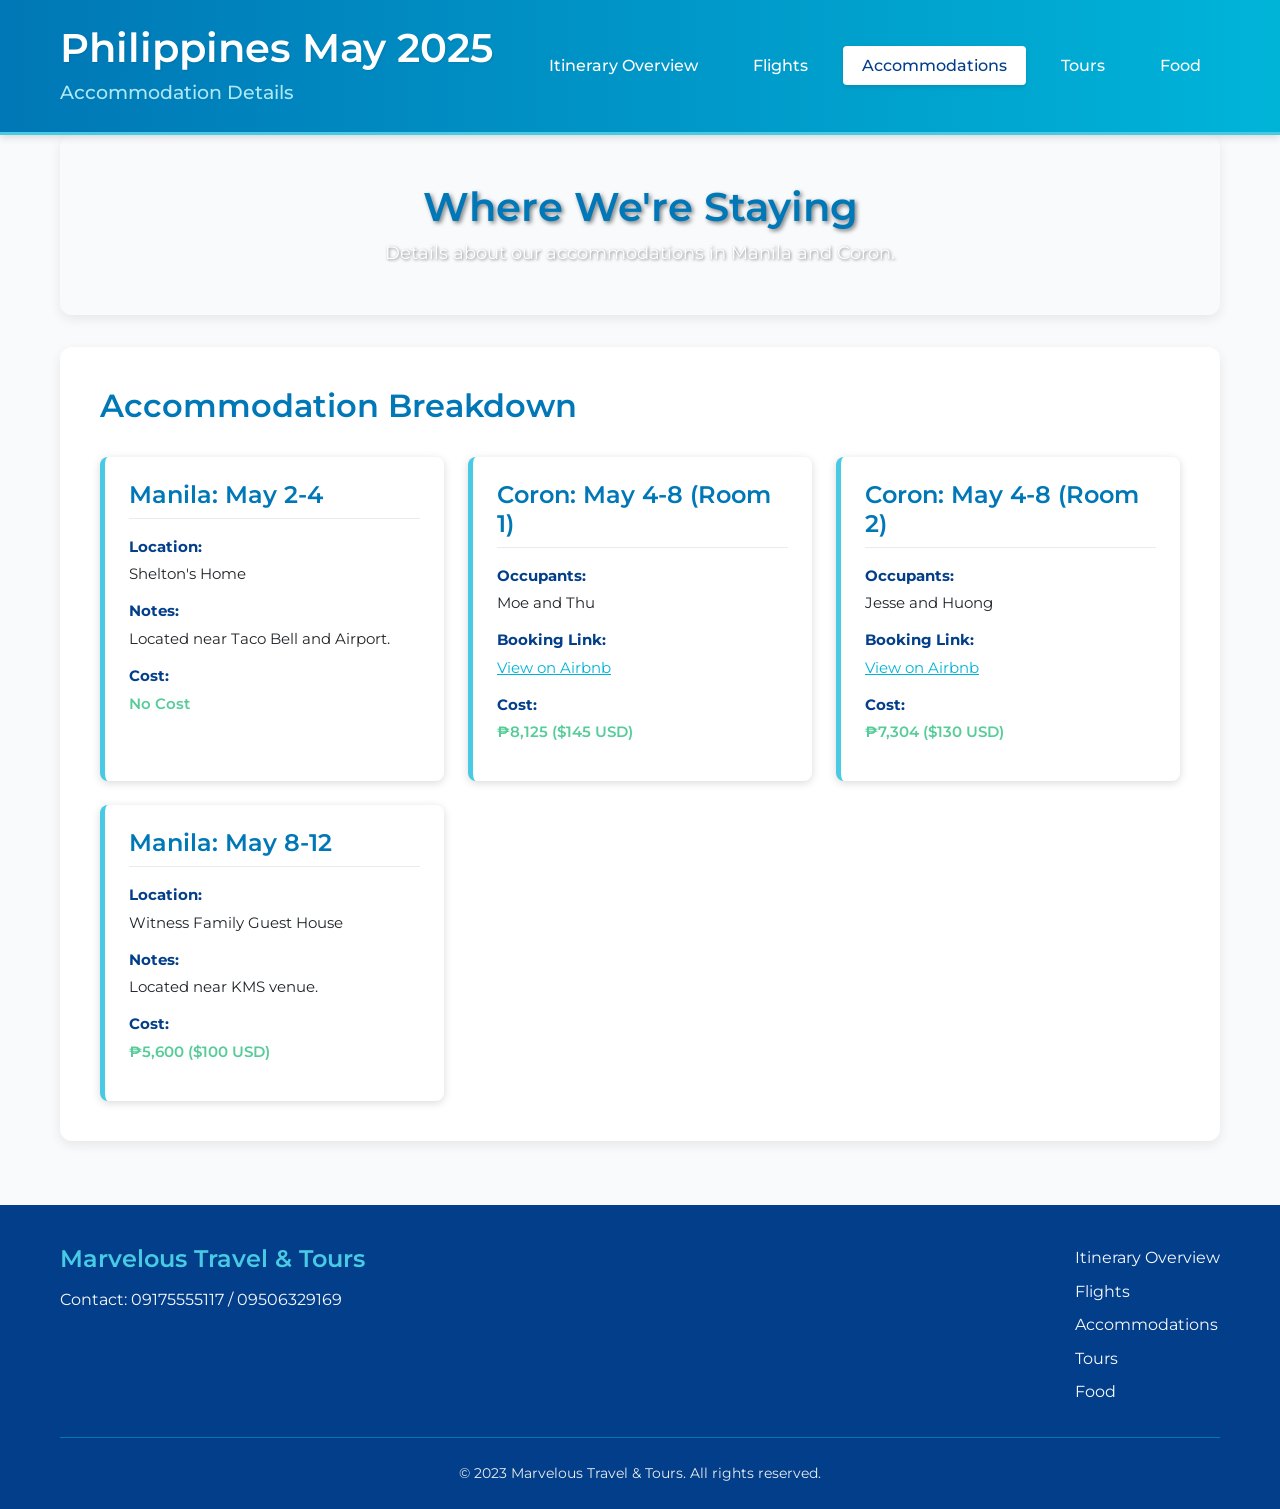
==== accommodations.html @ 9f32f831 "Thicken calendar borders, update tours, add accommodations page, add hero banners" ====
<!DOCTYPE html>
<html lang="en">
<head>
    <meta charset="UTF-8">
    <meta name="viewport" content="width=device-width, initial-scale=1.0">
    <title>Philippines May 2025 - Accommodations</title>
    <link rel="stylesheet" href="styles.css">
    <link href="https://fonts.googleapis.com/css2?family=Montserrat:wght@400;500;600;700&display=swap" rel="stylesheet">
    <link rel="stylesheet" href="https://cdnjs.cloudflare.com/ajax/libs/font-awesome/6.4.0/css/all.min.css">
    <style>
        /* Specific styles for accommodations page */
        #accom-hero {
             padding: 3rem 1.5rem;
             background: url('https://images.unsplash.com/photo-1566073771259-6a8506099945?ixlib=rb-4.0.3&auto=format&fit=crop&w=1600&q=80') center/cover no-repeat;
             border-radius: 12px;
             text-align: center;
             color: white;
             margin-bottom: 2rem;
         }
         #accom-hero h2 {
             font-size: 2.5rem; text-shadow: 2px 2px 4px rgba(0,0,0,0.5); margin-bottom: 0.5rem;
         }
         #accom-hero p {
             font-size: 1.1rem; text-shadow: 1px 1px 3px rgba(0,0,0,0.5); max-width: 600px; margin: 0 auto;
         }
        .accom-cards {
            display: grid;
            grid-template-columns: repeat(auto-fit, minmax(300px, 1fr));
            gap: 1.5rem;
            margin-top: 2rem;
        }
        .accom-card {
            background-color: white;
            border-radius: 8px;
            box-shadow: var(--shadow);
            padding: 1.5rem;
            border-left: 5px solid var(--accent-color);
            transition: box-shadow 0.3s ease, transform 0.3s ease;
        }
        .accom-card:hover {
            box-shadow: 0 6px 15px rgba(0,0,0,0.12);
            transform: translateY(-4px);
        }
        .accom-card h3 {
            color: var(--primary-color);
            margin-bottom: 1rem;
            border-bottom: 1px solid var(--gray);
            padding-bottom: 0.5rem;
        }
        .accom-detail {
            margin-bottom: 0.8rem;
            font-size: 0.95rem;
        }
        .accom-detail strong {
            color: var(--dark-color);
            display: block;
            margin-bottom: 0.2rem;
        }
        .accom-detail a {
            color: var(--secondary-color);
            text-decoration: underline;
        }
        .accom-detail a:hover {
            color: var(--primary-color);
        }
        .accom-detail .price {
            font-weight: 600;
            color: var(--success-color);
        }
    </style>
</head>
<body>
    <header class="main-header">
        <div class="header-container">
            <div class="header-content">
                <h1>Philippines May 2025</h1>
                <p class="subtitle">Accommodation Details</p>
            </div>
            <nav class="main-nav">
                <ul>
                    <li><a href="index.html">Itinerary Overview</a></li>
                    <li><a href="flights.html">Flights</a></li>
                    <li><a href="accommodations.html" class="active">Accommodations</a></li>
                    <li><a href="tours.html">Tours</a></li>
                    <li><a href="food.html">Food</a></li>
                </ul>
            </nav>
        </div>
    </header>

    <main class="container">
        <section id="accom-hero">
            <h2>Where We're Staying</h2>
            <p>Details about our accommodations in Manila and Coron.</p>
        </section>

        <section id="accommodation-details">
            <h2>Accommodation Breakdown</h2>
            <div class="accom-cards">

                <div class="accom-card">
                    <h3>Manila: May 2-4</h3>
                    <div class="accom-detail">
                        <strong>Location:</strong>
                        <span>Shelton's Home</span>
                    </div>
                    <div class="accom-detail">
                        <strong>Notes:</strong>
                        <span>Located near Taco Bell and Airport.</span>
                    </div>
                    <div class="accom-detail">
                        <strong>Cost:</strong>
                        <span class="price">No Cost</span>
                    </div>
                </div>

                <div class="accom-card">
                    <h3>Coron: May 4-8 (Room 1)</h3>
                    <div class="accom-detail">
                        <strong>Occupants:</strong>
                        <span>Moe and Thu</span>
                    </div>
                    <div class="accom-detail">
                        <strong>Booking Link:</strong>
                        <span><a href="https://www.airbnb.com/t/EY2YQBYE" target="_blank">View on Airbnb</a></span>
                    </div>
                    <div class="accom-detail">
                        <strong>Cost:</strong>
                        <span class="price">₱8,125 ($145 USD)</span>
                    </div>
                </div>

                <div class="accom-card">
                    <h3>Coron: May 4-8 (Room 2)</h3>
                     <div class="accom-detail">
                        <strong>Occupants:</strong>
                        <span>Jesse and Huong</span>
                    </div>
                    <div class="accom-detail">
                        <strong>Booking Link:</strong>
                        <span><a href="https://www.airbnb.com/t/fw7R37VJ" target="_blank">View on Airbnb</a></span>
                    </div>
                    <div class="accom-detail">
                        <strong>Cost:</strong>
                        <span class="price">₱7,304 ($130 USD)</span>
                    </div>
                </div>

                <div class="accom-card">
                    <h3>Manila: May 8-12</h3>
                     <div class="accom-detail">
                        <strong>Location:</strong>
                        <span>Witness Family Guest House</span>
                    </div>
                      <div class="accom-detail">
                        <strong>Notes:</strong>
                        <span>Located near KMS venue.</span>
                    </div>
                    <div class="accom-detail">
                        <strong>Cost:</strong>
                        <span class="price">₱5,600 ($100 USD)</span>
                    </div>
                </div>

            </div>
        </section>

    </main>

    <footer>
        <div class="container">
            <div class="footer-content">
                <div class="company-info">
                    <h3>Marvelous Travel & Tours</h3>
                    <p>Contact: 09175555117 / 09506329169</p>
                </div>
                <div class="footer-links">
                    <ul>
                        <li><a href="index.html">Itinerary Overview</a></li>
                        <li><a href="flights.html">Flights</a></li>
                        <li><a href="accommodations.html">Accommodations</a></li>
                        <li><a href="tours.html">Tours</a></li>
                        <li><a href="food.html">Food</a></li>
                    </ul>
                </div>
            </div>
            <div class="copyright">
                <p>&copy; 2023 Marvelous Travel & Tours. All rights reserved.</p>
            </div>
        </div>
    </footer>

    <script src="script.js"></script>
</body>
</html>
---- styles.css ----
/* Global Styles */
:root {
    --primary-color: #0077b6;
    --secondary-color: #00b4d8;
    --accent-color: #48cae4;
    --light-color: #ade8f4;
    --dark-color: #023e8a;
    --success-color: #57cc99;
    --warning-color: #ffb703;
    --danger-color: #e63946;
    --gray-light: #f8f9fa;
    --gray: #e9ecef;
    --gray-dark: #6c757d;
    --text-color: #212529;
    --shadow: 0 2px 8px rgba(0, 0, 0, 0.15);
    --manila-color: #4361ee;
    --manila-light: rgba(67, 97, 238, 0.2);
    --coron-color: #f72585;
    --coron-light: rgba(247, 37, 133, 0.15);
}

* {
    margin: 0;
    padding: 0;
    box-sizing: border-box;
}

body {
    font-family: 'Montserrat', sans-serif;
    line-height: 1.6;
    color: var(--text-color);
    background-color: #f8fafc;
}

.container {
    max-width: 1200px;
    margin: 0 auto;
    padding: 0 20px;
}

a {
    text-decoration: none;
    color: var(--primary-color);
}

ul {
    list-style: none;
}

img {
    max-width: 100%;
}

h1, h2, h3, h4, h5, h6 {
    margin-bottom: 1rem;
    font-weight: 600;
    line-height: 1.2;
}

h1 {
    font-size: 2.5rem;
}

h2 {
    font-size: 2rem;
    margin-bottom: 1.5rem;
    color: var(--primary-color);
}

h3 {
    font-size: 1.5rem;
}

/* Buttons */
.btn-primary, .btn-secondary, .btn-select, .btn-book {
    display: inline-block;
    padding: 0.7rem 1.8rem;
    border-radius: 5px;
    font-weight: 500;
    cursor: pointer;
    transition: all 0.3s ease;
    border: none;
    text-align: center;
}

.btn-primary {
    background-color: var(--primary-color);
    color: white;
}

.btn-secondary {
    background-color: transparent;
    color: var(--primary-color);
    border: 1px solid var(--primary-color);
}

.btn-select {
    background-color: var(--accent-color);
    color: white;
    width: 100%;
}

.btn-book {
    background-color: var(--success-color);
    color: white;
    font-size: 1.1rem;
    width: 100%;
    padding: 0.8rem;
}

.btn-primary:hover, .btn-book:hover {
    background-color: var(--dark-color);
}

.btn-secondary:hover {
    background-color: var(--light-color);
}

.btn-select:hover {
    background-color: var(--secondary-color);
}

/* Modern Header */
.main-header {
    background: linear-gradient(to right, var(--primary-color), var(--secondary-color));
    box-shadow: var(--shadow);
    padding: 1.5rem 0;
    position: sticky;
    top: 0;
    z-index: 1000;
    border-bottom: 3px solid var(--accent-color);
}

.header-container {
    max-width: 1200px;
    margin: 0 auto;
    padding: 0 20px;
    display: flex;
    flex-direction: column;
    align-items: center;
}

.header-content {
    text-align: center;
    margin-bottom: 1rem;
}

.header-content h1 {
    color: white;
    margin-bottom: 0.3rem;
    text-shadow: 1px 1px 2px rgba(0,0,0,0.1);
}

.subtitle {
    color: var(--light-color);
    font-size: 1.2rem;
    font-weight: 500;
}

.main-nav {
    width: 100%;
}

.main-nav ul {
    display: flex;
    justify-content: center;
    gap: 1rem;
    flex-wrap: wrap;
}

.main-nav a {
    color: white;
    padding: 0.6rem 1.2rem;
    border-radius: 4px;
    transition: all 0.3s ease;
    font-weight: 500;
}

.main-nav a:hover, .main-nav a.active {
    color: var(--dark-color);
    background-color: white;
    box-shadow: 0 2px 4px rgba(0,0,0,0.1);
}

/* Main Content */
main {
    padding: 2rem 0;
}

section {
    margin-bottom: 3.5rem;
    background-color: white;
    border-radius: 12px;
    box-shadow: 0 4px 12px rgba(0, 0, 0, 0.08);
    padding: 2.5rem;
    transition: transform 0.2s ease-in-out;
}

section:hover {
    transform: translateY(-3px);
}

/* Collapsible Sections */
.collapsible-section {
    overflow: hidden;
}

.section-header {
    display: flex;
    justify-content: space-between;
    align-items: center;
    padding-bottom: 0.5rem;
    border-bottom: 2px solid var(--gray);
}

.section-header h2 {
    margin-bottom: 0;
}

.toggle-btn {
    background: none;
    border: none;
    color: var(--primary-color);
    font-size: 1.2rem;
    cursor: pointer;
    transition: transform 0.3s ease;
    width: 30px;
    height: 30px;
    display: flex;
    align-items: center;
    justify-content: center;
}

.toggle-btn i {
    font-size: 1rem;
    transition: transform 0.3s ease;
}

.section-content {
    padding-top: 1.5rem;
}

/* Calendar Styles */
#trip-calendar {
    margin-top: 2rem;
    margin-bottom: 2rem;
}

.month-grid-calendar {
    background-color: white;
    border-radius: 8px;
    box-shadow: var(--shadow);
    padding: 1.5rem;
    max-width: 1100px;
    margin: 0 auto;
}

.month-header {
    text-align: center;
    margin-bottom: 1rem;
    background-color: var(--dark-color);
    color: white;
    padding: 1rem;
    border-radius: 8px 8px 0 0;
}

.month-header h3 {
    font-size: 1.8rem;
    margin-bottom: 0;
    font-weight: 700;
}

.weekdays-header {
    display: grid;
    grid-template-columns: repeat(7, 1fr);
    text-align: center;
    font-weight: 600;
    background-color: var(--primary-color);
    color: white;
    padding: 0.5rem 0;
}

.calendar-grid {
    display: grid;
    grid-template-columns: repeat(7, 1fr);
    border-left: 1px solid var(--gray);
    border-bottom: 1px solid var(--gray);
}

.calendar-cell {
    height: 120px;
    padding: 8px;
    border-right: 1px solid var(--gray);
    border-top: 1px solid var(--gray);
    position: relative;
    transition: all 0.2s ease;
    cursor: pointer;
    overflow: hidden;
}

.calendar-cell:hover {
    background-color: rgba(173, 232, 244, 0.2);
}

.date-number {
    font-weight: 600;
    font-size: 1.1rem;
    margin-bottom: 5px;
}

.event-preview {
    font-size: 0.8rem;
    color: var(--gray-dark);
    line-height: 1.4;
}

/* Calendar Day Colors */
.arrival-day {
    background-color: rgba(87, 204, 153, 0.2);
    border-left: 4px solid var(--success-color);
}

.departure-day {
    background-color: rgba(230, 57, 70, 0.1);
    border-left: 4px solid var(--danger-color);
}

.travel-day {
    background-color: rgba(255, 183, 3, 0.2);
    border-left: 4px solid var(--warning-color);
}

.tour-day {
    background-color: rgba(72, 202, 228, 0.2);
    border-left: 4px solid var(--secondary-color);
}

.event-day {
    background-color: rgba(2, 62, 138, 0.1);
    border-left: 4px solid var(--dark-color);
}

.free-day {
    background-color: rgba(173, 232, 244, 0.2);
    border-left: 4px solid var(--light-color);
}

/* Manila and Coron Styles */
.manila-day {
    border-top: 6px solid var(--manila-color);
}

.coron-day {
    border-top: 6px solid var(--coron-color);
}

.color-marker.manila-day {
    background-color: var(--manila-light);
    border: 1px solid var(--manila-color);
}

.color-marker.coron-day {
    background-color: var(--coron-light);
    border: 1px solid var(--coron-color);
}

/* Calendar Legend */
.calendar-legend {
    display: flex;
    flex-wrap: wrap;
    justify-content: center;
    gap: 1.5rem;
    margin-top: 1.5rem;
    padding-top: 1rem;
    padding-bottom: 1rem;
    background-color: white;
    border-radius: 0 0 8px 8px;
    box-shadow: var(--shadow);
    max-width: 1100px;
    margin: 0 auto;
}

.legend-item {
    display: flex;
    align-items: center;
    font-size: 0.9rem;
}

.color-marker {
    display: inline-block;
    width: 20px;
    height: 20px;
    margin-right: 8px;
    border-radius: 4px;
    border: 1px solid #ddd;
}

.color-marker.arrival-day {
    background-color: rgba(87, 204, 153, 0.2);
    border: 1px solid var(--success-color);
}

.color-marker.departure-day {
    background-color: rgba(230, 57, 70, 0.1);
    border: 1px solid var(--danger-color);
}

.color-marker.travel-day {
    background-color: rgba(255, 183, 3, 0.2);
    border: 1px solid var(--warning-color);
}

.color-marker.tour-day {
    background-color: rgba(72, 202, 228, 0.2);
    border: 1px solid var(--secondary-color);
}

.color-marker.event-day {
    background-color: rgba(2, 62, 138, 0.1);
    border: 1px solid var(--dark-color);
}

.color-marker.free-day {
    background-color: rgba(173, 232, 244, 0.2);
    border: 1px solid var(--light-color);
}

/* Image Gallery */
.featured-images {
    margin-bottom: 3rem;
}

.featured-images h2 {
    text-align: center;
    margin-bottom: 2rem;
    color: var(--primary-color);
}

.image-gallery {
    display: grid;
    grid-template-columns: repeat(auto-fill, minmax(250px, 1fr));
    gap: 1.5rem;
}

.gallery-item {
    border-radius: 8px;
    overflow: hidden;
    box-shadow: var(--shadow);
    position: relative;
    transition: transform 0.3s ease;
}

.gallery-item:hover {
    transform: translateY(-5px);
}

.gallery-item img {
    width: 100%;
    height: 200px;
    object-fit: cover;
    display: block;
}

.image-caption {
    position: absolute;
    bottom: 0;
    left: 0;
    width: 100%;
    background-color: rgba(0, 0, 0, 0.7);
    color: white;
    padding: 0.8rem;
    font-size: 0.9rem;
    text-align: center;
}

/* CTA Buttons */
.cta-buttons {
    display: flex;
    justify-content: center;
    gap: 1rem;
    margin: 2rem 0;
    flex-wrap: wrap;
}

/* Day Details Modal */
.day-details-container {
    background-color: white;
    max-width: 1100px;
    margin: 1rem auto;
    border-radius: 8px;
    box-shadow: var(--shadow);
    overflow: hidden;
    display: none;
}

.day-details-container.active {
    display: block;
    animation: slideDown 0.3s ease-in-out;
}

.day-details-header {
    background-color: var(--primary-color);
    color: white;
    padding: 0.8rem 1.5rem;
    display: flex;
    justify-content: space-between;
    align-items: center;
}

.day-details-header h3 {
    margin: 0;
    font-size: 1.3rem;
}

.close-btn {
    background: none;
    border: none;
    color: white;
    font-size: 1.8rem;
    cursor: pointer;
    line-height: 1;
}

@keyframes slideDown {
    from {
        opacity: 0;
        transform: translateY(-20px);
    }
    to {
        opacity: 1;
        transform: translateY(0);
    }
}

/* Timeline and location cards */
.trip-timeline {
    margin-top: 2rem;
}

.timeline-item {
    display: flex;
    margin-bottom: 2rem;
    position: relative;
}

.timeline-item:not(:last-child)::after {
    content: '';
    position: absolute;
    left: 28px;
    top: 60px;
    bottom: -30px;
    width: 2px;
    background-color: var(--light-color);
}

.timeline-date {
    flex: 0 0 60px;
    margin-right: 1.5rem;
}

.date-circle {
    width: 60px;
    height: 60px;
    background-color: var(--light-color);
    border-radius: 50%;
    display: flex;
    flex-direction: column;
    justify-content: center;
    align-items: center;
    box-shadow: var(--shadow);
}

.month {
    font-size: 0.75rem;
    text-transform: uppercase;
}

.day {
    font-size: 1.5rem;
    font-weight: 700;
    line-height: 1;
}

.timeline-content {
    flex: 1;
    background-color: var(--gray-light);
    padding: 1.5rem;
    border-radius: 8px;
    box-shadow: var(--shadow);
}

.timeline-content h3 {
    color: var(--primary-color);
    margin-bottom: 0.5rem;
}

.timeline-content p {
    margin-bottom: 0.5rem;
}

.timeline-content p:last-child {
    margin-bottom: 0;
}

.price {
    font-weight: 600;
    color: var(--success-color);
}

/* Responsive adjustments */
@media (min-width: 992px) {
    .header-container {
        flex-direction: row;
        justify-content: space-between;
    }
    
    .header-content {
        margin-bottom: 0;
        text-align: left;
    }
    
    .main-nav {
        width: auto;
    }
}

@media (max-width: 768px) {
    .calendar-grid {
        font-size: 0.9rem;
    }
    
    .calendar-cell {
        height: 100px;
        padding: 5px;
    }
    
    .date-number {
        font-size: 1rem;
    }
    
    .event-preview {
        font-size: 0.7rem;
    }
    
    .timeline-item {
        flex-direction: column;
    }
    
    .timeline-date {
        margin-right: 0;
        margin-bottom: 1rem;
    }
    
    .timeline-item:not(:last-child)::after {
        left: 28px;
        top: 60px;
        bottom: auto;
        height: 30px;
    }
    
    .gallery-item img {
        height: 160px;
    }
    
    .cta-buttons {
        flex-direction: column;
    }
    
    .btn-primary {
        width: 100%;
    }
}

@media (max-width: 576px) {
    .weekdays-header {
        font-size: 0.7rem;
    }
    
    .calendar-cell {
        height: 80px;
        padding: 3px;
    }
    
    .date-number {
        font-size: 0.9rem;
    }
    
    .event-preview {
        font-size: 0.65rem;
    }
    
    .calendar-legend {
        flex-direction: column;
        align-items: flex-start;
        padding: 1rem;
        gap: 0.7rem;
    }
}

/* Cost Summary */
.cost-cards {
    display: grid;
    grid-template-columns: repeat(auto-fill, minmax(300px, 1fr));
    gap: 1.5rem;
}

.cost-card {
    background-color: var(--gray-light);
    border-radius: 8px;
    padding: 1.5rem;
    box-shadow: 0 1px 3px rgba(0, 0, 0, 0.1);
    transition: box-shadow 0.3s ease, transform 0.3s ease;
}

.cost-card:hover {
    box-shadow: 0 6px 15px rgba(0, 0, 0, 0.12);
    transform: translateY(-4px);
}

.cost-card h3 {
    color: var(--primary-color);
    margin-bottom: 1.2rem;
    text-align: center;
    border-bottom: 2px solid var(--light-color);
    padding-bottom: 0.5rem;
}

.cost-item {
    display: flex;
    justify-content: space-between;
    margin-bottom: 0.8rem;
    padding: 0.5rem 0;
    border-bottom: 1px dashed var(--gray);
}

.cost-item:last-child {
    border-bottom: none;
}

/* Key Locations */
.location-cards {
    display: flex;
    flex-wrap: wrap;
    gap: 1.5rem;
}

.location-card {
    flex: 1;
    min-width: 300px;
    border: 1px solid var(--gray);
    border-radius: 8px;
    overflow: hidden;
    transition: box-shadow 0.3s ease, transform 0.3s ease;
}

.location-card:hover {
    box-shadow: 0 6px 15px rgba(0, 0, 0, 0.12);
    transform: translateY(-4px);
}

.location-card h3 {
    background-color: var(--accent-color);
    color: white;
    margin: 0;
    padding: 1rem;
    text-align: center;
}

.location-details {
    padding: 1.5rem;
}

.location-item {
    margin-bottom: 1.5rem;
}

.location-item:last-child {
    margin-bottom: 0;
}

.location-item h4 {
    color: var(--primary-color);
    margin-bottom: 0.5rem;
    border-bottom: 1px solid var(--light-color);
    padding-bottom: 0.3rem;
}

/* Footer */
footer {
    background-color: var(--dark-color);
    color: var(--gray-light);
    padding: 2.5rem 0 1.5rem 0;
    margin-top: 4rem;
}

.footer-content {
    display: flex;
    justify-content: space-between;
    align-items: flex-start;
    flex-wrap: wrap;
    gap: 2rem;
    margin-bottom: 2rem;
}

.company-info h3 {
    color: var(--accent-color);
    margin-bottom: 0.8rem;
}

.footer-links ul {
    display: flex;
    flex-direction: column;
    gap: 0.5rem;
}

.footer-links a {
    color: var(--gray-light);
    transition: color 0.3s ease;
}

.footer-links a:hover {
    color: var(--accent-color);
}

.copyright {
    text-align: center;
    padding-top: 1.5rem;
    border-top: 1px solid var(--primary-color);
    font-size: 0.9rem;
    color: var(--gray);
}

/* Food Page Specific Styles */
.food-cards {
    display: grid;
    grid-template-columns: repeat(auto-fit, minmax(320px, 1fr)); /* Adjust minmax for better fit */
    gap: 2rem;
}

.food-card {
    display: flex;
    flex-direction: column;
    background-color: #fff;
    border-radius: 10px;
    overflow: hidden; /* Ensure header corners are rounded */
}

.food-card-header {
    background-color: var(--accent-color);
    color: white;
    padding: 1rem 1.5rem;
}

.food-card-header h4 {
    margin: 0;
    font-size: 1.3rem;
}

.food-card-body {
    padding: 1.5rem;
    display: flex;
    flex-direction: column;
    flex-grow: 1; /* Make body grow to fill space */
}

.food-details {
    margin-bottom: 1.5rem;
    flex-grow: 1;
}

.food-detail-item {
    display: flex;
    align-items: center;
    margin-bottom: 0.8rem;
    font-size: 0.95rem;
    color: var(--gray-dark);
}

.food-detail-icon {
    color: var(--primary-color);
    margin-right: 10px;
    width: 20px;
    text-align: center;
}

.food-card-actions {
    margin-top: auto; /* Push button to the bottom */
}

.btn-map {
    display: inline-flex; /* Align icon and text */
    align-items: center;
    gap: 8px;
    background-color: var(--secondary-color);
    color: white;
    padding: 0.6rem 1.2rem;
    border-radius: 5px;
    text-decoration: none;
    transition: background-color 0.3s ease;
    font-weight: 500;
}

.btn-map:hover {
    background-color: var(--primary-color);
}

.food-tips {
    background-color: var(--light-color);
    border: 1px solid var(--secondary-color);
    padding: 1.5rem;
    margin-top: 3rem;
    border-radius: 8px;
}

.food-tips h3 {
    color: var(--primary-color);
    margin-bottom: 1rem;
}

.food-tips ul {
    list-style: disc;
    padding-left: 20px;
}

.food-tips li {
    margin-bottom: 0.5rem;
    color: var(--text-color);
}
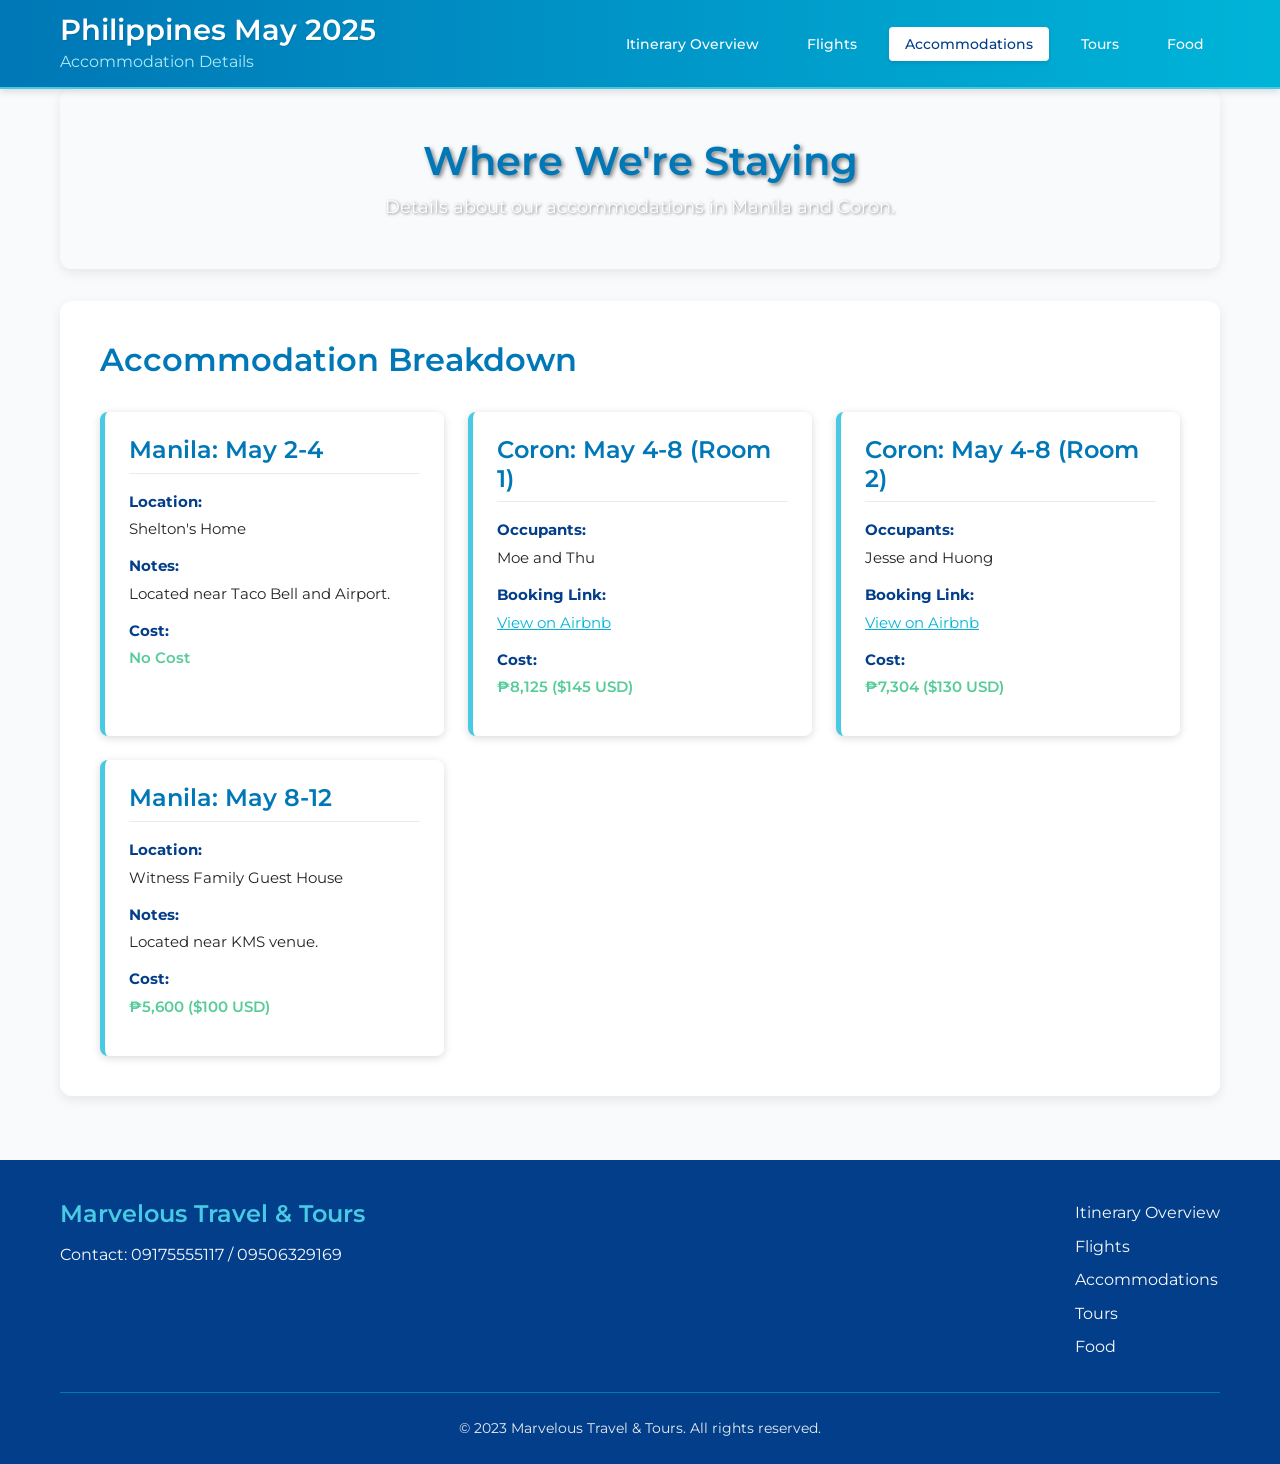
==== commit 186bc760: "Remove sticky header, add scroll-to-top button, adjust scroll offset" ====
--- a/accommodations.html
+++ b/accommodations.html
@@ -190,6 +190,8 @@
         </div>
     </footer>
 
+    <button id="scrollToTopBtn" title="Go to top"><i class="fas fa-arrow-up"></i></button>
+
     <script src="script.js"></script>
 </body>
 </html> 
--- a/styles.css
+++ b/styles.css
@@ -124,11 +124,8 @@
 .main-header {
     background: linear-gradient(to right, var(--primary-color), var(--secondary-color));
     box-shadow: var(--shadow);
-    padding: 1.5rem 0;
-    position: sticky;
-    top: 0;
-    z-index: 1000;
-    border-bottom: 3px solid var(--accent-color);
+    padding: 0.8rem 0;
+    border-bottom: 2px solid var(--accent-color);
 }
 
 .header-container {
@@ -147,14 +144,16 @@
 
 .header-content h1 {
     color: white;
-    margin-bottom: 0.3rem;
+    margin-bottom: 0.1rem;
     text-shadow: 1px 1px 2px rgba(0,0,0,0.1);
+    font-size: 1.8rem;
 }
 
 .subtitle {
     color: var(--light-color);
-    font-size: 1.2rem;
-    font-weight: 500;
+    font-size: 1rem;
+    font-weight: 400;
+    margin-bottom: 0.5rem;
 }
 
 .main-nav {
@@ -170,10 +169,11 @@
 
 .main-nav a {
     color: white;
-    padding: 0.6rem 1.2rem;
+    padding: 0.5rem 1rem;
     border-radius: 4px;
     transition: all 0.3s ease;
     font-weight: 500;
+    font-size: 0.9rem;
 }
 
 .main-nav a:hover, .main-nav a.active {
@@ -244,6 +244,13 @@
 #trip-calendar {
     margin-top: 2rem;
     margin-bottom: 2rem;
+}
+
+.calendar-instructions {
+    text-align: center;
+    font-size: 0.9rem;
+    color: var(--gray-dark);
+    margin-bottom: 1.5rem;
 }
 
 .month-grid-calendar {
@@ -612,11 +619,16 @@
     .header-container {
         flex-direction: row;
         justify-content: space-between;
+        align-items: center;
     }
     
     .header-content {
         margin-bottom: 0;
         text-align: left;
+    }
+    
+    .subtitle {
+        margin-bottom: 0;
     }
     
     .main-nav {
@@ -925,4 +937,35 @@
 .food-tips li {
     margin-bottom: 0.5rem;
     color: var(--text-color);
+}
+
+/* Scroll to Top Button */
+#scrollToTopBtn {
+    display: none; /* Hidden by default */
+    position: fixed;
+    bottom: 20px;
+    right: 30px;
+    z-index: 99;
+    border: none;
+    outline: none;
+    background-color: var(--primary-color);
+    color: white;
+    cursor: pointer;
+    padding: 10px 12px; /* Adjust padding for better shape */
+    border-radius: 50%; /* Make it circular */
+    font-size: 18px;
+    box-shadow: 0 4px 8px rgba(0,0,0,0.2);
+    transition: opacity 0.3s, visibility 0.3s;
+    opacity: 0;
+    visibility: hidden;
+}
+
+#scrollToTopBtn.show {
+    display: block;
+    opacity: 1;
+    visibility: visible;
+}
+
+#scrollToTopBtn:hover {
+    background-color: var(--dark-color);
 } 
